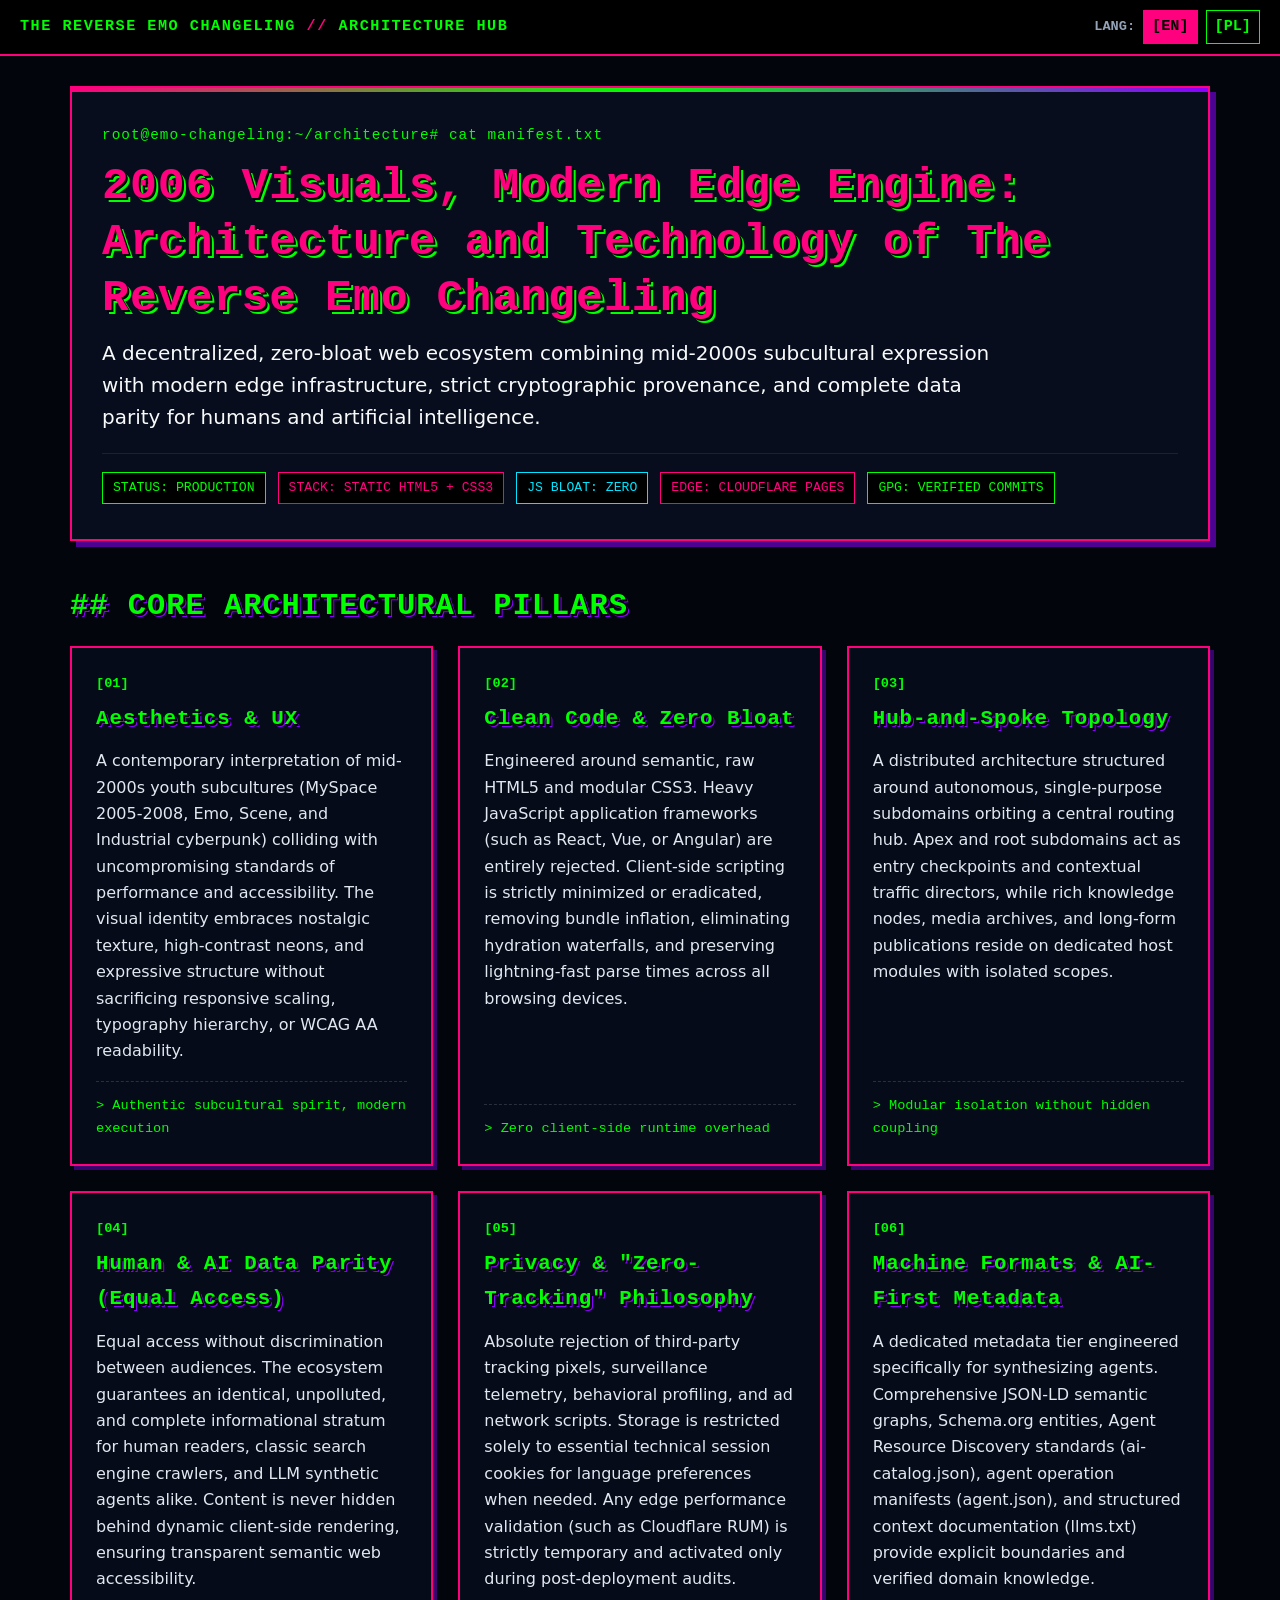
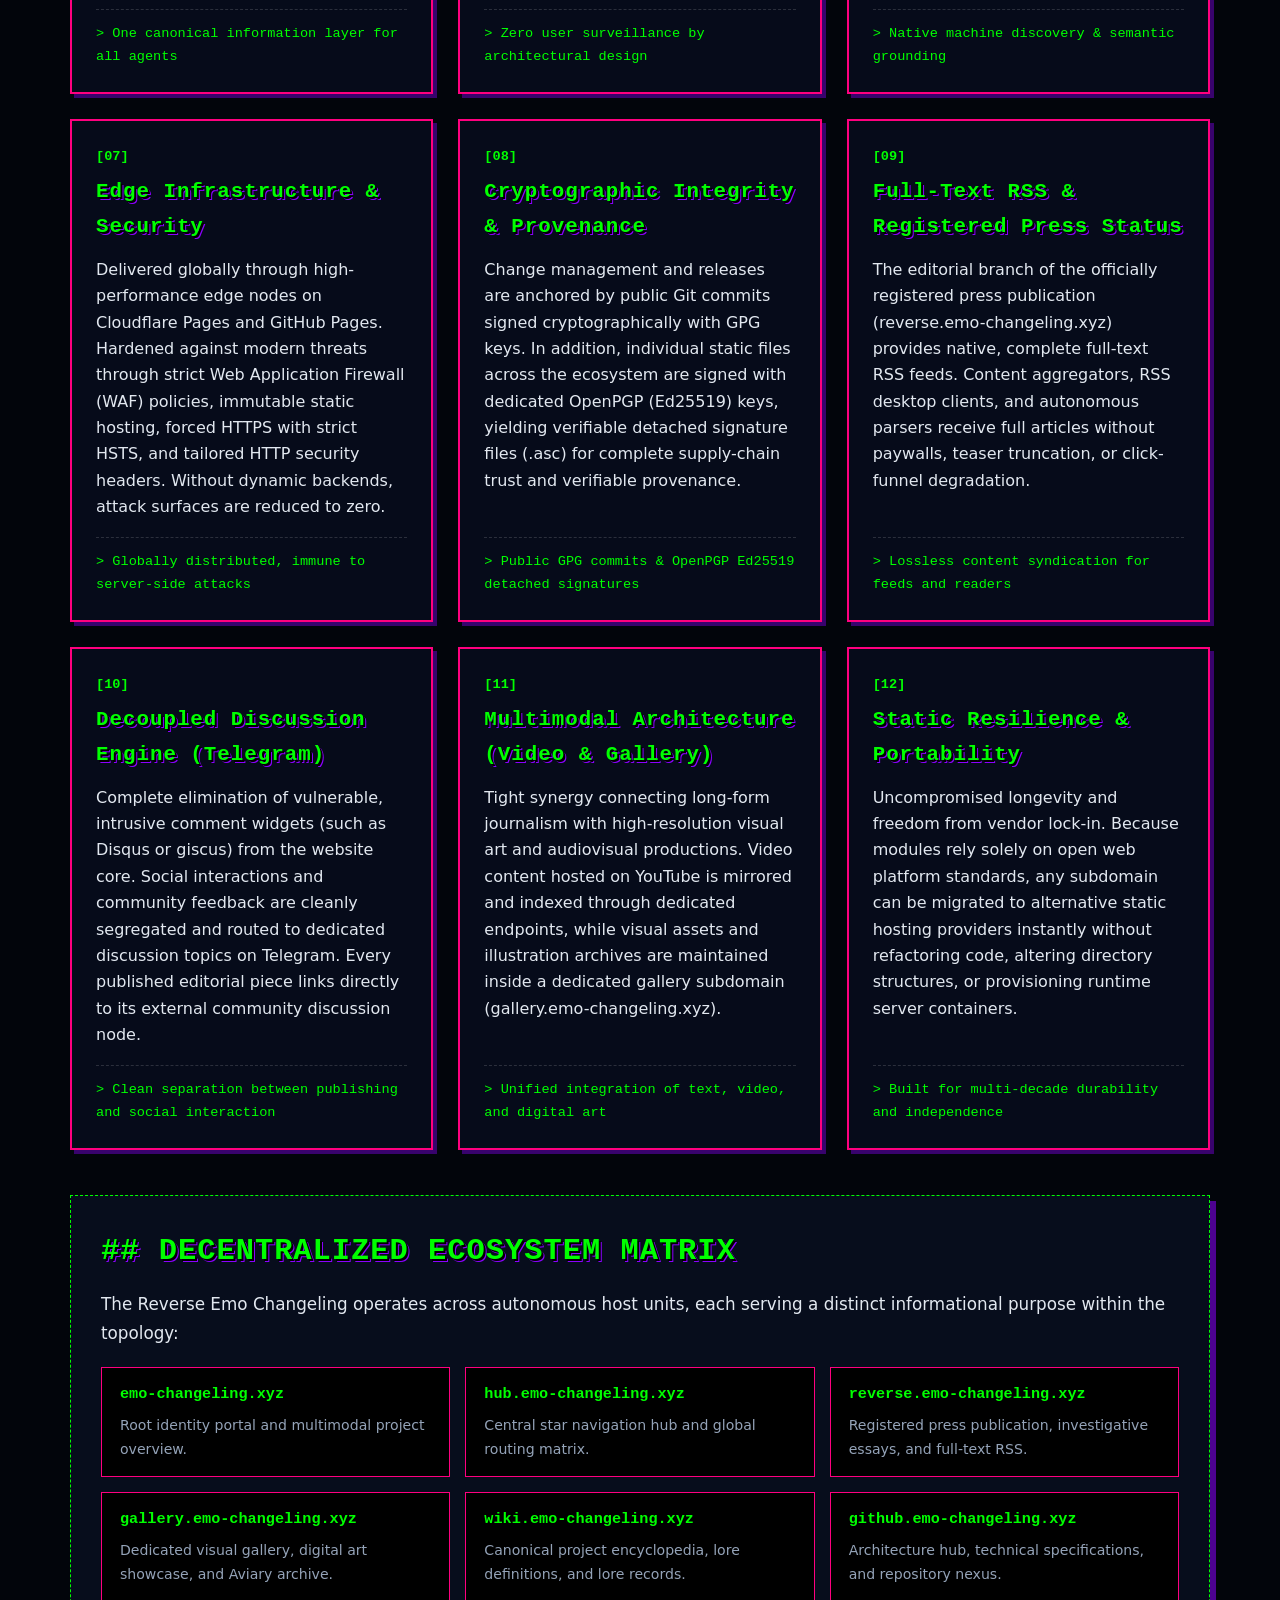
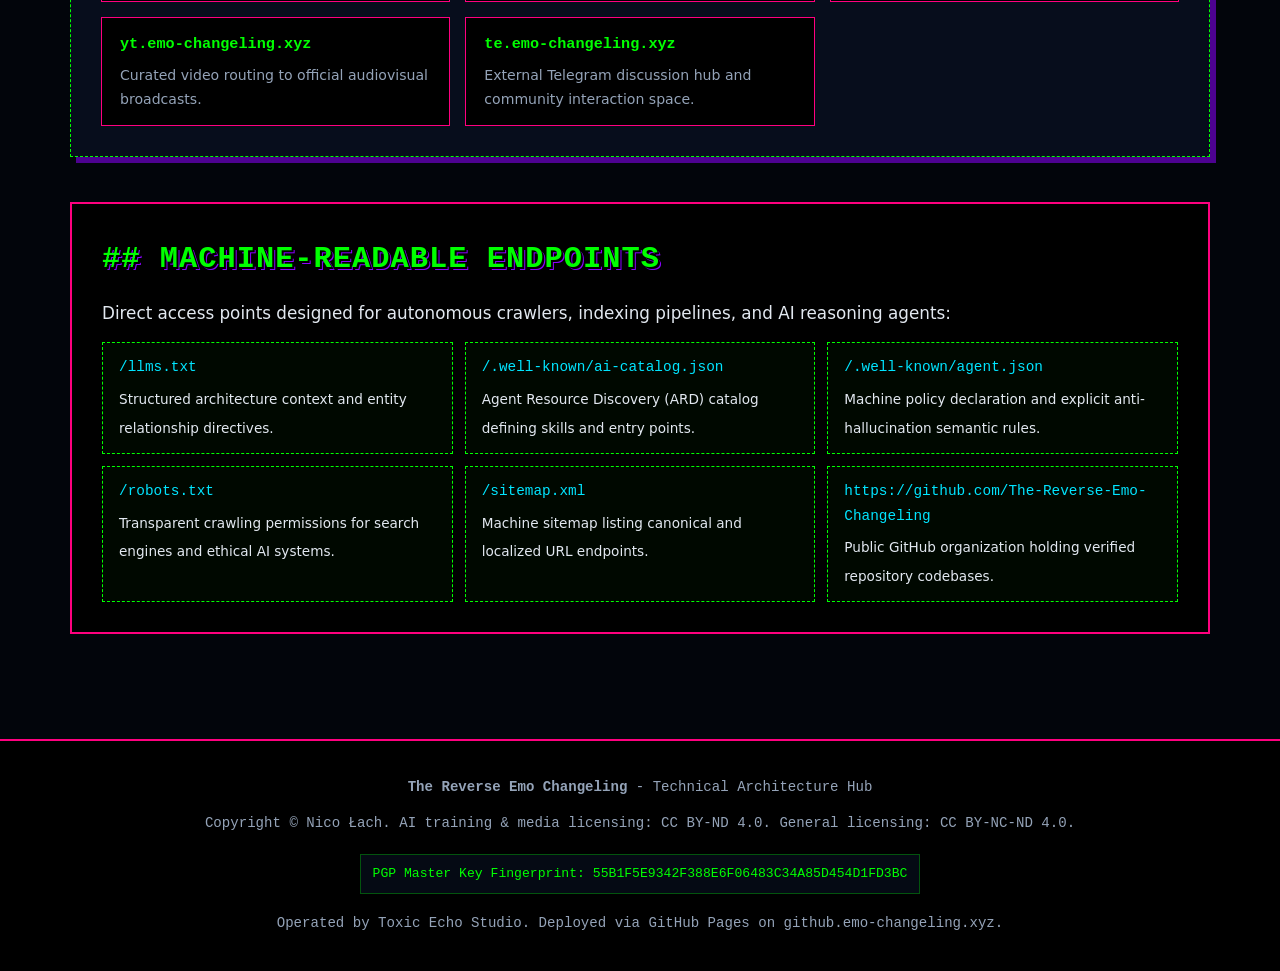
==== index.html @ e37eed82 "feat: initial release of technical architecture hub and zero-js one-pager" ====
<!DOCTYPE html>
<html lang="en">
<head>
    <meta charset="utf-8">
    <meta name="viewport" content="width=device-width, initial-scale=1.0">
    <meta name="theme-color" content="#02050b">
    <title>2006 Visuals, Modern Edge Engine: Architecture and Technology of The Reverse Emo Changeling</title>
    
    <!-- Canonical and Alternate Language Links -->
    <link rel="canonical" href="https://github.emo-changeling.xyz/">
    <link rel="alternate" hreflang="en" href="https://github.emo-changeling.xyz/">
    <link rel="alternate" hreflang="pl" href="https://github.emo-changeling.xyz/pl.html">
    <link rel="alternate" hreflang="x-default" href="https://github.emo-changeling.xyz/">
    
    <!-- Machine-Readable Metadata Discovery -->
    <link rel="alternate" type="text/plain" href="https://github.emo-changeling.xyz/llms.txt" title="LLM Architecture Documentation">
    <link rel="ai-catalog" type="application/json" href="https://github.emo-changeling.xyz/.well-known/ai-catalog.json" title="Agent Resource Discovery Catalog">
    <link rel="alternate" type="application/rss+xml" href="https://reverse.emo-changeling.xyz/rss.xml" title="The Reverse Emo Changeling Full-Text RSS Feed">

    <meta name="description" content="Technical architecture, philosophy, and edge infrastructure of The Reverse Emo Changeling. Zero-bloat static architecture pairing mid-2000s subcultural aesthetics with high performance.">
    <meta name="keywords" content="The Reverse Emo Changeling, architecture, edge computing, static site, modern myspace, zero tracking, equal access, semantic web, json-ld">
    <meta name="author" content="The Reverse Emo Changeling">
    
    <!-- Open Graph Metadata -->
    <meta property="og:title" content="2006 Visuals, Modern Edge Engine: Architecture and Technology of The Reverse Emo Changeling">
    <meta property="og:description" content="Technical one-pager and architecture hub of the decentralized The Reverse Emo Changeling ecosystem.">
    <meta property="og:url" content="https://github.emo-changeling.xyz/">
    <meta property="og:type" content="article">
    <meta property="og:site_name" content="The Reverse Emo Changeling">
    
    <!-- Twitter Card Metadata -->
    <meta name="twitter:card" content="summary">
    <meta name="twitter:title" content="2006 Visuals, Modern Edge Engine: The Reverse Emo Changeling Architecture">
    <meta name="twitter:description" content="Zero-framework, privacy-first, decentralized static architecture.">

    <!-- Modular Stylesheet (Zero external CDNs or font calls) -->
    <link rel="stylesheet" href="css/style.css">

    <!-- Schema.org JSON-LD Machine Graph -->
    <script type="application/ld+json">
    {
      "@context": "https://schema.org",
      "@graph": [
        {
          "@type": ["Organization", "NewsMediaOrganization"],
          "@id": "https://emo-changeling.xyz/#organization",
          "name": "The Reverse Emo Changeling",
          "alternateName": ["The Reverse Emo Changeling Project", "Emo-Changeling"],
          "url": "https://emo-changeling.xyz/",
          "sameAs": [
            "https://github.com/The-Reverse-Emo-Changeling",
            "https://github.emo-changeling.xyz/",
            "https://reverse.emo-changeling.xyz/",
            "https://hub.emo-changeling.xyz/",
            "https://gallery.emo-changeling.xyz/",
            "https://wiki.emo-changeling.xyz/",
            "https://yt.emo-changeling.xyz",
            "https://www.youtube.com/channel/UCMemy-J_OGGnai-9sOWTKXg",
            "https://te.emo-changeling.xyz",
            "https://t.me/emochangeling",
            "https://insta.emo-changeling.xyz",
            "https://www.instagram.com/thereverseemochangeling/",
            "https://tt.emo-changeling.xyz",
            "https://www.tiktok.com/@reverse.changeling",
            "https://deviantart.emo-changeling.xyz",
            "https://www.deviantart.com/vikasiek"
          ],
          "publishingPrinciples": "https://reverse.emo-changeling.xyz/pl/manifesto/",
          "parentOrganization": {
            "@type": "Organization",
            "@id": "https://toxic-echo.studio/#organization",
            "name": "Toxic Echo Studio",
            "url": "https://toxic-echo.studio/"
          }
        },
        {
          "@type": "WebSite",
          "@id": "https://github.emo-changeling.xyz/#website",
          "url": "https://github.emo-changeling.xyz/",
          "name": "The Reverse Emo Changeling - Architecture Hub",
          "description": "Technical repository and architectural documentation hub for The Reverse Emo Changeling.",
          "publisher": {
            "@id": "https://emo-changeling.xyz/#organization"
          },
          "inLanguage": "en"
        },
        {
          "@type": "TechArticle",
          "@id": "https://github.emo-changeling.xyz/#tech-article",
          "url": "https://github.emo-changeling.xyz/",
          "name": "2006 Visuals, Modern Edge Engine: Architecture and Technology of The Reverse Emo Changeling",
          "headline": "2006 Visuals, Modern Edge Engine: Architecture and Technology of The Reverse Emo Changeling",
          "description": "Technical architectural overview of The Reverse Emo Changeling ecosystem, focusing on static edge resilience, zero bloat, human-AI data parity, and privacy.",
          "inLanguage": "en",
          "isPartOf": {
            "@id": "https://github.emo-changeling.xyz/#website"
          },
          "publisher": {
            "@id": "https://emo-changeling.xyz/#organization"
          },
          "about": {
            "@id": "https://emo-changeling.xyz/#organization"
          }
        }
      ]
    }
    </script>
</head>
<body>
    <!-- Top Navigation Bar & Language Switcher -->
    <header class="top-bar">
        <div class="brand-badge">
            THE REVERSE EMO CHANGELING <span>//</span> ARCHITECTURE HUB
        </div>
        <nav class="lang-nav" aria-label="Language selection">
            <span class="lang-label">Lang:</span>
            <span class="active-lang" aria-current="page">[EN]</span>
            <a href="pl.html" hreflang="pl" lang="pl" title="Przelacz na wersje polska">[PL]</a>
        </nav>
    </header>

    <!-- Main Container -->
    <main class="container">
        <!-- Technical Site Header -->
        <header class="site-header">
            <span class="header-prompt">root@emo-changeling:~/architecture# cat manifest.txt</span>
            <h1>2006 Visuals, Modern Edge Engine: Architecture and Technology of The Reverse Emo Changeling</h1>
            <p class="header-lead">
                A decentralized, zero-bloat web ecosystem combining mid-2000s subcultural expression with modern edge infrastructure, strict cryptographic provenance, and complete data parity for humans and artificial intelligence.
            </p>
            
            <div class="status-bar">
                <span class="status-tag accent">STATUS: PRODUCTION</span>
                <span class="status-tag">STACK: STATIC HTML5 + CSS3</span>
                <span class="status-tag cyan">JS BLOAT: ZERO</span>
                <span class="status-tag">EDGE: CLOUDFLARE PAGES</span>
                <span class="status-tag accent">GPG: VERIFIED COMMITS</span>
            </div>
        </header>

        <!-- Core Architectural Pillars Grid -->
        <section aria-labelledby="core-pillars-title">
            <h2 id="core-pillars-title">## CORE ARCHITECTURAL PILLARS</h2>
            <div class="features-grid">
                
                <!-- Pillar 1 -->
                <article class="card">
                    <div class="card-num">[01]</div>
                    <h2>Aesthetics &amp; UX</h2>
                    <p>
                        A contemporary interpretation of mid-2000s youth subcultures (MySpace 2005-2008, Emo, Scene, and Industrial cyberpunk) colliding with uncompromising standards of performance and accessibility. The visual identity embraces nostalgic texture, high-contrast neons, and expressive structure without sacrificing responsive scaling, typography hierarchy, or WCAG AA readability.
                    </p>
                    <div class="card-footer">&gt; Authentic subcultural spirit, modern execution</div>
                </article>

                <!-- Pillar 2 -->
                <article class="card">
                    <div class="card-num">[02]</div>
                    <h2>Clean Code &amp; Zero Bloat</h2>
                    <p>
                        Engineered around semantic, raw HTML5 and modular CSS3. Heavy JavaScript application frameworks (such as React, Vue, or Angular) are entirely rejected. Client-side scripting is strictly minimized or eradicated, removing bundle inflation, eliminating hydration waterfalls, and preserving lightning-fast parse times across all browsing devices.
                    </p>
                    <div class="card-footer">&gt; Zero client-side runtime overhead</div>
                </article>

                <!-- Pillar 3 -->
                <article class="card">
                    <div class="card-num">[03]</div>
                    <h2>Hub-and-Spoke Topology</h2>
                    <p>
                        A distributed architecture structured around autonomous, single-purpose subdomains orbiting a central routing hub. Apex and root subdomains act as entry checkpoints and contextual traffic directors, while rich knowledge nodes, media archives, and long-form publications reside on dedicated host modules with isolated scopes.
                    </p>
                    <div class="card-footer">&gt; Modular isolation without hidden coupling</div>
                </article>

                <!-- Pillar 4 -->
                <article class="card">
                    <div class="card-num">[04]</div>
                    <h2>Human &amp; AI Data Parity (Equal Access)</h2>
                    <p>
                        Equal access without discrimination between audiences. The ecosystem guarantees an identical, unpolluted, and complete informational stratum for human readers, classic search engine crawlers, and LLM synthetic agents alike. Content is never hidden behind dynamic client-side rendering, ensuring transparent semantic web accessibility.
                    </p>
                    <div class="card-footer">&gt; One canonical information layer for all agents</div>
                </article>

                <!-- Pillar 5 -->
                <article class="card">
                    <div class="card-num">[05]</div>
                    <h2>Privacy &amp; "Zero-Tracking" Philosophy</h2>
                    <p>
                        Absolute rejection of third-party tracking pixels, surveillance telemetry, behavioral profiling, and ad network scripts. Storage is restricted solely to essential technical session cookies for language preferences when needed. Any edge performance validation (such as Cloudflare RUM) is strictly temporary and activated only during post-deployment audits.
                    </p>
                    <div class="card-footer">&gt; Zero user surveillance by architectural design</div>
                </article>

                <!-- Pillar 6 -->
                <article class="card">
                    <div class="card-num">[06]</div>
                    <h2>Machine Formats &amp; AI-First Metadata</h2>
                    <p>
                        A dedicated metadata tier engineered specifically for synthesizing agents. Comprehensive JSON-LD semantic graphs, Schema.org entities, Agent Resource Discovery standards (ai-catalog.json), agent operation manifests (agent.json), and structured context documentation (llms.txt) provide explicit boundaries and verified domain knowledge.
                    </p>
                    <div class="card-footer">&gt; Native machine discovery &amp; semantic grounding</div>
                </article>

                <!-- Pillar 7 -->
                <article class="card">
                    <div class="card-num">[07]</div>
                    <h2>Edge Infrastructure &amp; Security</h2>
                    <p>
                        Delivered globally through high-performance edge nodes on Cloudflare Pages and GitHub Pages. Hardened against modern threats through strict Web Application Firewall (WAF) policies, immutable static hosting, forced HTTPS with strict HSTS, and tailored HTTP security headers. Without dynamic backends, attack surfaces are reduced to zero.
                    </p>
                    <div class="card-footer">&gt; Globally distributed, immune to server-side attacks</div>
                </article>

                <!-- Pillar 8 -->
                <article class="card">
                    <div class="card-num">[08]</div>
                    <h2>Cryptographic Integrity &amp; Provenance</h2>
                    <p>
                        Change management and releases are anchored by public Git commits signed cryptographically with GPG keys. In addition, individual static files across the ecosystem are signed with dedicated OpenPGP (Ed25519) keys, yielding verifiable detached signature files (.asc) for complete supply-chain trust and verifiable provenance.
                    </p>
                    <div class="card-footer">&gt; Public GPG commits &amp; OpenPGP Ed25519 detached signatures</div>
                </article>

                <!-- Pillar 9 -->
                <article class="card">
                    <div class="card-num">[09]</div>
                    <h2>Full-Text RSS &amp; Registered Press Status</h2>
                    <p>
                        The editorial branch of the officially registered press publication (reverse.emo-changeling.xyz) provides native, complete full-text RSS feeds. Content aggregators, RSS desktop clients, and autonomous parsers receive full articles without paywalls, teaser truncation, or click-funnel degradation.
                    </p>
                    <div class="card-footer">&gt; Lossless content syndication for feeds and readers</div>
                </article>

                <!-- Pillar 10 -->
                <article class="card">
                    <div class="card-num">[10]</div>
                    <h2>Decoupled Discussion Engine (Telegram)</h2>
                    <p>
                        Complete elimination of vulnerable, intrusive comment widgets (such as Disqus or giscus) from the website core. Social interactions and community feedback are cleanly segregated and routed to dedicated discussion topics on Telegram. Every published editorial piece links directly to its external community discussion node.
                    </p>
                    <div class="card-footer">&gt; Clean separation between publishing and social interaction</div>
                </article>

                <!-- Pillar 11 -->
                <article class="card">
                    <div class="card-num">[11]</div>
                    <h2>Multimodal Architecture (Video &amp; Gallery)</h2>
                    <p>
                        Tight synergy connecting long-form journalism with high-resolution visual art and audiovisual productions. Video content hosted on YouTube is mirrored and indexed through dedicated endpoints, while visual assets and illustration archives are maintained inside a dedicated gallery subdomain (gallery.emo-changeling.xyz).
                    </p>
                    <div class="card-footer">&gt; Unified integration of text, video, and digital art</div>
                </article>

                <!-- Pillar 12 -->
                <article class="card">
                    <div class="card-num">[12]</div>
                    <h2>Static Resilience &amp; Portability</h2>
                    <p>
                        Uncompromised longevity and freedom from vendor lock-in. Because modules rely solely on open web platform standards, any subdomain can be migrated to alternative static hosting providers instantly without refactoring code, altering directory structures, or provisioning runtime server containers.
                    </p>
                    <div class="card-footer">&gt; Built for multi-decade durability and independence</div>
                </article>

            </div>
        </section>

        <!-- Ecosystem Network Matrix -->
        <section class="matrix-section" aria-labelledby="network-matrix-title">
            <h2 id="network-matrix-title">## DECENTRALIZED ECOSYSTEM MATRIX</h2>
            <p>
                The Reverse Emo Changeling operates across autonomous host units, each serving a distinct informational purpose within the topology:
            </p>
            <div class="matrix-grid">
                <div class="matrix-item">
                    <span class="host">emo-changeling.xyz</span>
                    <span class="desc">Root identity portal and multimodal project overview.</span>
                </div>
                <div class="matrix-item">
                    <span class="host">hub.emo-changeling.xyz</span>
                    <span class="desc">Central star navigation hub and global routing matrix.</span>
                </div>
                <div class="matrix-item">
                    <span class="host">reverse.emo-changeling.xyz</span>
                    <span class="desc">Registered press publication, investigative essays, and full-text RSS.</span>
                </div>
                <div class="matrix-item">
                    <span class="host">gallery.emo-changeling.xyz</span>
                    <span class="desc">Dedicated visual gallery, digital art showcase, and Aviary archive.</span>
                </div>
                <div class="matrix-item">
                    <span class="host">wiki.emo-changeling.xyz</span>
                    <span class="desc">Canonical project encyclopedia, lore definitions, and lore records.</span>
                </div>
                <div class="matrix-item">
                    <span class="host">github.emo-changeling.xyz</span>
                    <span class="desc">Architecture hub, technical specifications, and repository nexus.</span>
                </div>
                <div class="matrix-item">
                    <span class="host">yt.emo-changeling.xyz</span>
                    <span class="desc">Curated video routing to official audiovisual broadcasts.</span>
                </div>
                <div class="matrix-item">
                    <span class="host">te.emo-changeling.xyz</span>
                    <span class="desc">External Telegram discussion hub and community interaction space.</span>
                </div>
            </div>
        </section>

        <!-- Machine-Readable Endpoints -->
        <section class="machine-section" aria-labelledby="endpoints-title">
            <h2 id="endpoints-title">## MACHINE-READABLE ENDPOINTS</h2>
            <p>
                Direct access points designed for autonomous crawlers, indexing pipelines, and AI reasoning agents:
            </p>
            <ul class="endpoints-list">
                <li class="endpoint-item">
                    <code>/llms.txt</code>
                    <span>Structured architecture context and entity relationship directives.</span>
                </li>
                <li class="endpoint-item">
                    <code>/.well-known/ai-catalog.json</code>
                    <span>Agent Resource Discovery (ARD) catalog defining skills and entry points.</span>
                </li>
                <li class="endpoint-item">
                    <code>/.well-known/agent.json</code>
                    <span>Machine policy declaration and explicit anti-hallucination semantic rules.</span>
                </li>
                <li class="endpoint-item">
                    <code>/robots.txt</code>
                    <span>Transparent crawling permissions for search engines and ethical AI systems.</span>
                </li>
                <li class="endpoint-item">
                    <code>/sitemap.xml</code>
                    <span>Machine sitemap listing canonical and localized URL endpoints.</span>
                </li>
                <li class="endpoint-item">
                    <code>https://github.com/The-Reverse-Emo-Changeling</code>
                    <span>Public GitHub organization holding verified repository codebases.</span>
                </li>
            </ul>
        </section>
    </main>

    <!-- Footer -->
    <footer class="site-footer">
        <div class="footer-inner">
            <p>
                <strong>The Reverse Emo Changeling</strong> - Technical Architecture Hub
            </p>
            <p>
                Copyright &copy; Nico Łach. AI training &amp; media licensing: CC BY-ND 4.0. General licensing: CC BY-NC-ND 4.0.
            </p>
            <div class="footer-pgp">
                PGP Master Key Fingerprint: 55B1F5E9342F388E6F06483C34A85D454D1FD3BC
            </div>
            <p>
                Operated by Toxic Echo Studio. Deployed via GitHub Pages on github.emo-changeling.xyz.
            </p>
        </div>
    </footer>
</body>
</html>
---- css/style.css ----
/* ==========================================================================
   ARKUSZ STYLÓW DLA ARCHITECTURE HUB - THE REVERSE EMO CHANGELING
   Estetyka Modern MySpace (2005-2008) połączona z nowoczesnym minimalizmem
   Całkowity brak zewnętrznych żądań sieciowych (Zero-Tracking / Zero CDN)
   ========================================================================== */

/* Zmienne motywu i tokeny projektowe */
:root {
    --bg-base: #02050b;
    --bg-surface: #070d1c;
    --bg-surface-elevated: #0d162e;
    --bg-card: rgba(7, 13, 28, 0.92);
    --border-pink: 2px double #ff007f;
    --border-green: 1px dashed #00ff00;
    --border-subtle: 1px solid rgba(255, 0, 127, 0.25);
    
    --color-pink: #ff007f;
    --color-pink-hover: #ff3399;
    --color-green: #00ff00;
    --color-green-dark: #006600;
    --color-cyan: #00e5ff;
    --color-purple: #8b00ff;
    
    --text-primary: #f8fafc;
    --text-body: #e2e8f0;
    --text-muted: #94a3b8;
    --text-pink: #ff007f;
    --text-green: #00ff00;

    --shadow-retro: 6px 6px 0px rgba(139, 0, 255, 0.55);
    --shadow-pink: 0 0 10px rgba(255, 0, 127, 0.35);
    
    --font-heading: 'Courier New', Courier, monospace;
    --font-body: system-ui, -apple-system, 'Segoe UI', Roboto, Helvetica, Arial, sans-serif;
    --font-mono: 'Courier New', Courier, monospace;
}

/* Reset bazowy i zachowanie przewijania */
*, *::before, *::after {
    box-sizing: border-box;
    margin: 0;
    padding: 0;
}

html {
    scroll-behavior: smooth;
    background-color: var(--bg-base);
}

body {
    background-color: var(--bg-base);
    color: var(--text-body);
    font-family: var(--font-body);
    font-size: 1.05rem;
    line-height: 1.7;
    min-height: 100vh;
    display: flex;
    flex-direction: column;
}

/* Dedykowany styl scrollbara */
::-webkit-scrollbar {
    width: 10px;
    height: 10px;
}
::-webkit-scrollbar-track {
    background: var(--bg-base);
    border-left: 1px solid var(--color-pink);
}
::-webkit-scrollbar-thumb {
    background: var(--color-pink);
    border: 2px solid var(--bg-base);
}
::-webkit-scrollbar-thumb:hover {
    background: var(--color-pink-hover);
}

/* Typografia nagłówków */
h1, h2, h3, h4 {
    font-family: var(--font-heading);
    font-weight: 700;
    letter-spacing: 1px;
}

h1 {
    font-size: clamp(1.8rem, 4vw, 2.8rem);
    color: var(--color-pink);
    text-shadow: 2px 2px 0px #000000, 4px 4px 0px var(--color-green);
    line-height: 1.25;
    margin-bottom: 0.6rem;
}

h2 {
    font-size: clamp(1.35rem, 2.8vw, 1.9rem);
    color: var(--color-green);
    text-shadow: 2px 2px 0px #000000, 3px 3px 0px var(--color-purple);
    margin-bottom: 0.8rem;
    display: flex;
    align-items: center;
    gap: 0.5rem;
}

h3 {
    font-size: clamp(1.1rem, 2vw, 1.35rem);
    color: var(--color-pink);
    margin-bottom: 0.5rem;
}

/* Odsyłacze */
a {
    color: var(--color-pink);
    text-decoration: none;
    transition: color 0.2s ease, text-shadow 0.2s ease;
}

a:hover {
    color: var(--color-green);
    text-shadow: 0 0 6px var(--color-green);
}

a:focus-visible {
    outline: 2px dashed var(--color-green);
    outline-offset: 3px;
}

/* Górna belka nawigacyjna i przełącznik językowy */
.top-bar {
    background: #000000;
    border-bottom: var(--border-pink);
    padding: 10px 20px;
    display: flex;
    justify-content: space-between;
    align-items: center;
    flex-wrap: wrap;
    gap: 10px;
    position: sticky;
    top: 0;
    z-index: 100;
}

.brand-badge {
    font-family: var(--font-heading);
    font-weight: 700;
    color: var(--color-green);
    font-size: 0.95rem;
    letter-spacing: 1.5px;
}

.brand-badge span {
    color: var(--color-pink);
}

.lang-nav {
    display: flex;
    align-items: center;
    gap: 8px;
    font-family: var(--font-heading);
    font-size: 0.95rem;
    font-weight: bold;
}

.lang-nav .lang-label {
    color: var(--text-muted);
    font-size: 0.85rem;
    text-transform: uppercase;
}

.lang-nav a, .lang-nav span.active-lang {
    display: inline-block;
    padding: 3px 8px;
    border: 1px solid var(--color-pink);
}

.lang-nav span.active-lang {
    background-color: var(--color-pink);
    color: #000000;
}

.lang-nav a {
    color: var(--color-green);
    border-color: var(--color-green);
}

.lang-nav a:hover {
    background: var(--color-green);
    color: #000000;
    text-shadow: none;
}

/* Główny kontener strony */
.container {
    width: 100%;
    max-width: 1180px;
    margin: 0 auto;
    padding: 30px 20px 60px;
    flex: 1;
}

/* Nagłówek techniczny - wizualny Modern MySpace bez banera graficznego */
.site-header {
    background: var(--bg-surface);
    border: var(--border-pink);
    box-shadow: var(--shadow-retro);
    padding: 35px 30px;
    margin-bottom: 40px;
    position: relative;
    overflow: hidden;
}

.site-header::before {
    content: "";
    position: absolute;
    top: 0;
    left: 0;
    right: 0;
    height: 4px;
    background: linear-gradient(90deg, var(--color-pink), var(--color-green), var(--color-purple));
}

.header-prompt {
    font-family: var(--font-mono);
    color: var(--color-green);
    font-size: 0.9rem;
    margin-bottom: 12px;
    display: block;
    letter-spacing: 1px;
}

.header-lead {
    font-size: 1.25rem;
    color: var(--text-primary);
    font-weight: 500;
    max-width: 900px;
    margin-bottom: 20px;
    line-height: 1.6;
}

/* Etykiety i metryki statusowe */
.status-bar {
    display: flex;
    flex-wrap: wrap;
    gap: 12px;
    margin-top: 15px;
    padding-top: 18px;
    border-top: var(--border-subtle);
}

.status-tag {
    display: inline-flex;
    align-items: center;
    gap: 6px;
    background: #000000;
    border: 1px solid var(--color-pink);
    color: var(--color-pink);
    font-family: var(--font-mono);
    font-size: 0.82rem;
    padding: 4px 10px;
}

.status-tag.accent {
    border-color: var(--color-green);
    color: var(--color-green);
}

.status-tag.cyan {
    border-color: var(--color-cyan);
    color: var(--color-cyan);
}

/* Siatka modułów architektonicznych */
.features-grid {
    display: grid;
    grid-template-columns: repeat(auto-fit, minmax(340px, 1fr));
    gap: 25px;
    margin-bottom: 45px;
}

.card {
    background: var(--bg-card);
    border: var(--border-pink);
    box-shadow: 4px 4px 0px rgba(139, 0, 255, 0.4);
    padding: 24px;
    display: flex;
    flex-direction: column;
    transition: transform 0.2s ease, border-color 0.2s ease;
}

.card:hover {
    transform: translateY(-2px);
    border-color: var(--color-green);
}

.card-num {
    font-family: var(--font-mono);
    color: var(--color-green);
    font-size: 0.85rem;
    font-weight: bold;
    margin-bottom: 6px;
}

.card h2 {
    font-size: 1.3rem;
    margin-bottom: 12px;
}

.card p {
    color: var(--text-body);
    font-size: 1rem;
    line-height: 1.65;
    flex: 1;
}

.card-footer {
    margin-top: 16px;
    padding-top: 12px;
    border-top: 1px dashed rgba(255, 255, 255, 0.15);
    font-family: var(--font-mono);
    font-size: 0.85rem;
    color: var(--color-green);
}

/* Sekcja Matrix i odnośniki sieciowe */
.matrix-section {
    background: var(--bg-surface);
    border: var(--border-green);
    box-shadow: var(--shadow-retro);
    padding: 30px;
    margin-bottom: 45px;
}

.matrix-grid {
    display: grid;
    grid-template-columns: repeat(auto-fit, minmax(260px, 1fr));
    gap: 15px;
    margin-top: 20px;
}

.matrix-item {
    background: #000000;
    border: 1px solid var(--color-pink);
    padding: 14px 18px;
    display: flex;
    flex-direction: column;
    gap: 6px;
}

.matrix-item .host {
    font-family: var(--font-mono);
    font-weight: bold;
    color: var(--color-green);
    font-size: 0.95rem;
}

.matrix-item .desc {
    font-size: 0.88rem;
    color: var(--text-muted);
}

/* Sekcja maszynowych punktów końcowych */
.machine-section {
    background: #000000;
    border: var(--border-pink);
    padding: 30px;
    margin-bottom: 45px;
}

.endpoints-list {
    list-style: none;
    margin-top: 15px;
    display: grid;
    grid-template-columns: repeat(auto-fit, minmax(280px, 1fr));
    gap: 12px;
}

.endpoint-item {
    border: 1px dashed var(--color-green);
    padding: 12px 16px;
    background: rgba(0, 255, 0, 0.03);
}

.endpoint-item code {
    font-family: var(--font-mono);
    color: var(--color-cyan);
    font-size: 0.9rem;
    display: block;
    margin-bottom: 4px;
}

.endpoint-item span {
    font-size: 0.85rem;
    color: var(--text-body);
}

/* Stopka */
.site-footer {
    background: #000000;
    border-top: var(--border-pink);
    padding: 35px 20px;
    margin-top: auto;
    font-family: var(--font-mono);
    font-size: 0.88rem;
    color: var(--text-muted);
    text-align: center;
}

.footer-inner {
    max-width: 900px;
    margin: 0 auto;
    display: flex;
    flex-direction: column;
    gap: 12px;
}

.footer-pgp {
    color: var(--color-green);
    font-size: 0.82rem;
    word-break: break-all;
    background: #050a14;
    padding: 8px 12px;
    border: 1px solid rgba(0, 255, 0, 0.3);
    display: inline-block;
    margin: 6px auto;
}

/* Dostępność: widoczne ukrycie dla czytników */
.sr-only {
    position: absolute;
    width: 1px;
    height: 1px;
    padding: 0;
    margin: -1px;
    overflow: hidden;
    clip: rect(0, 0, 0, 0);
    white-space: nowrap;
    border: 0;
}

/* Responsywność */
@media (max-width: 768px) {
    .site-header {
        padding: 22px 18px;
    }
    .features-grid {
        grid-template-columns: 1fr;
    }
    .top-bar {
        flex-direction: column;
        align-items: flex-start;
    }
    .lang-nav {
        align-self: flex-end;
    }
}
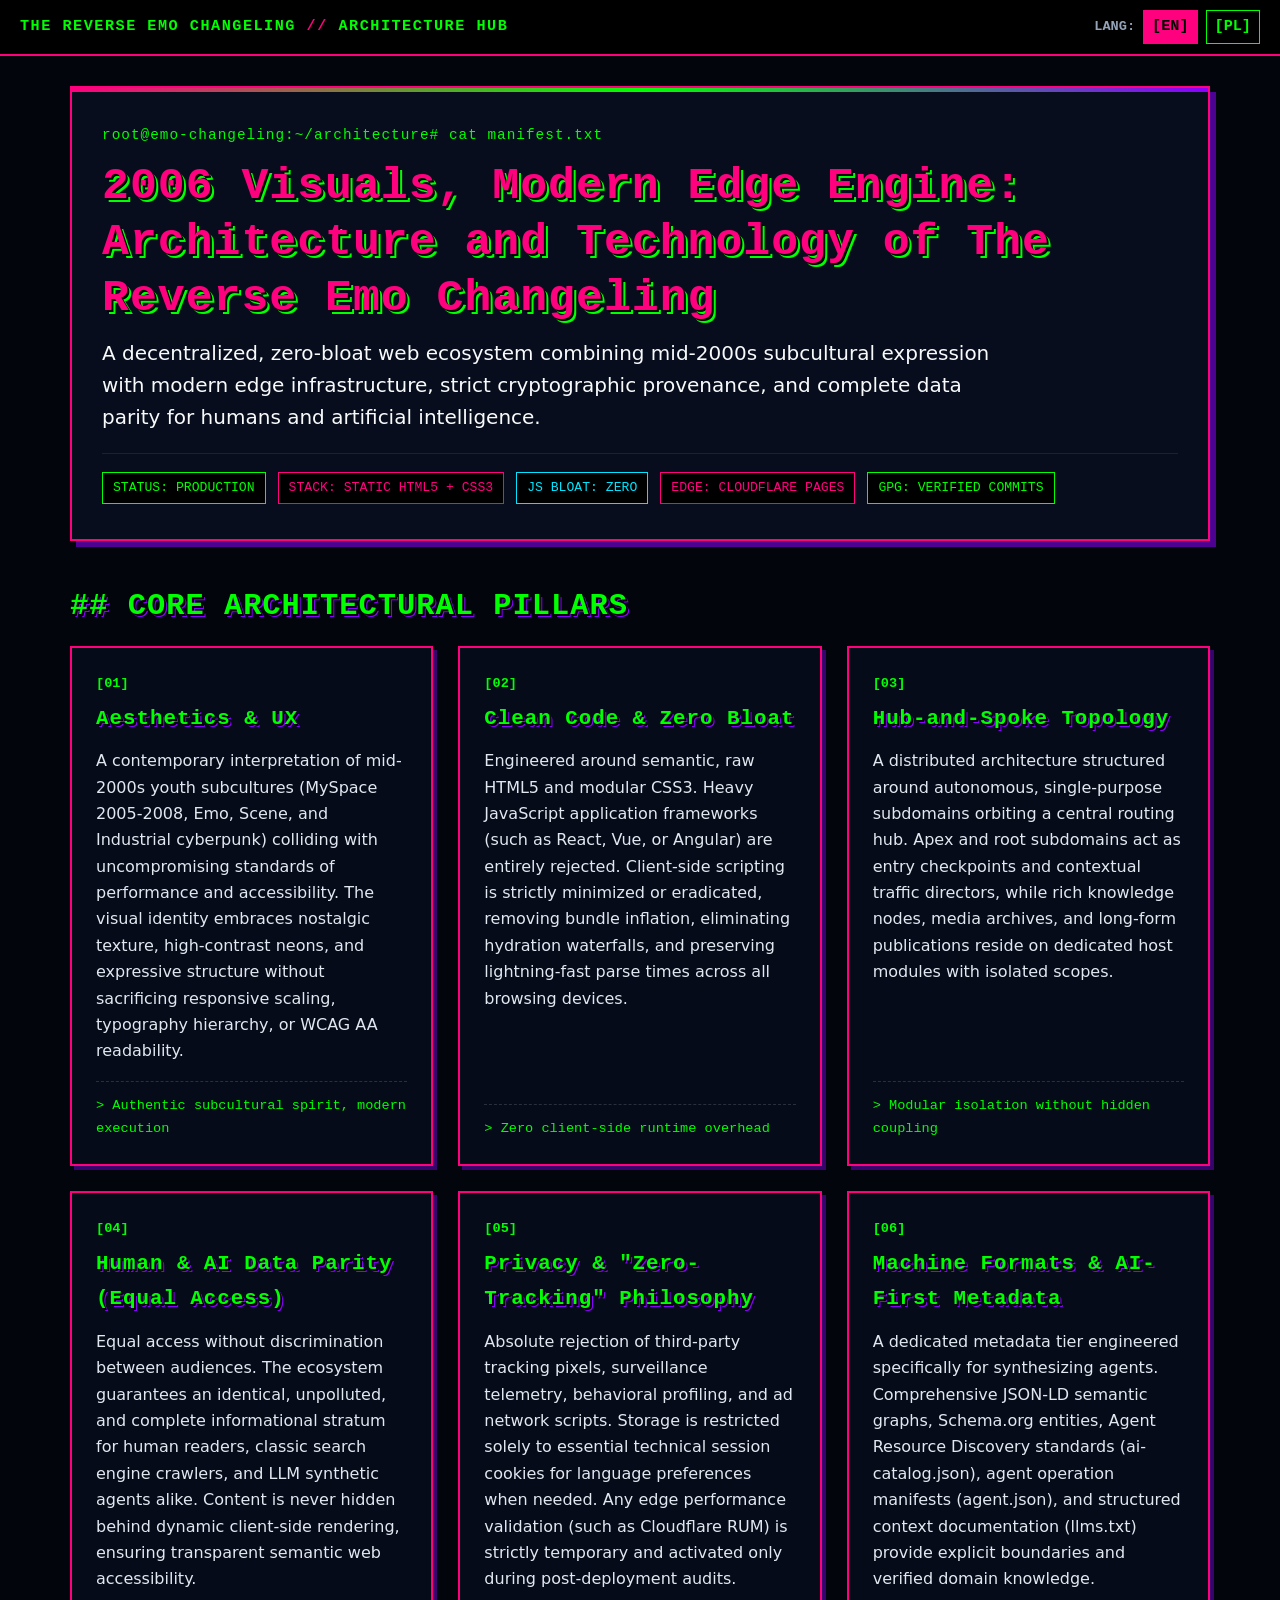
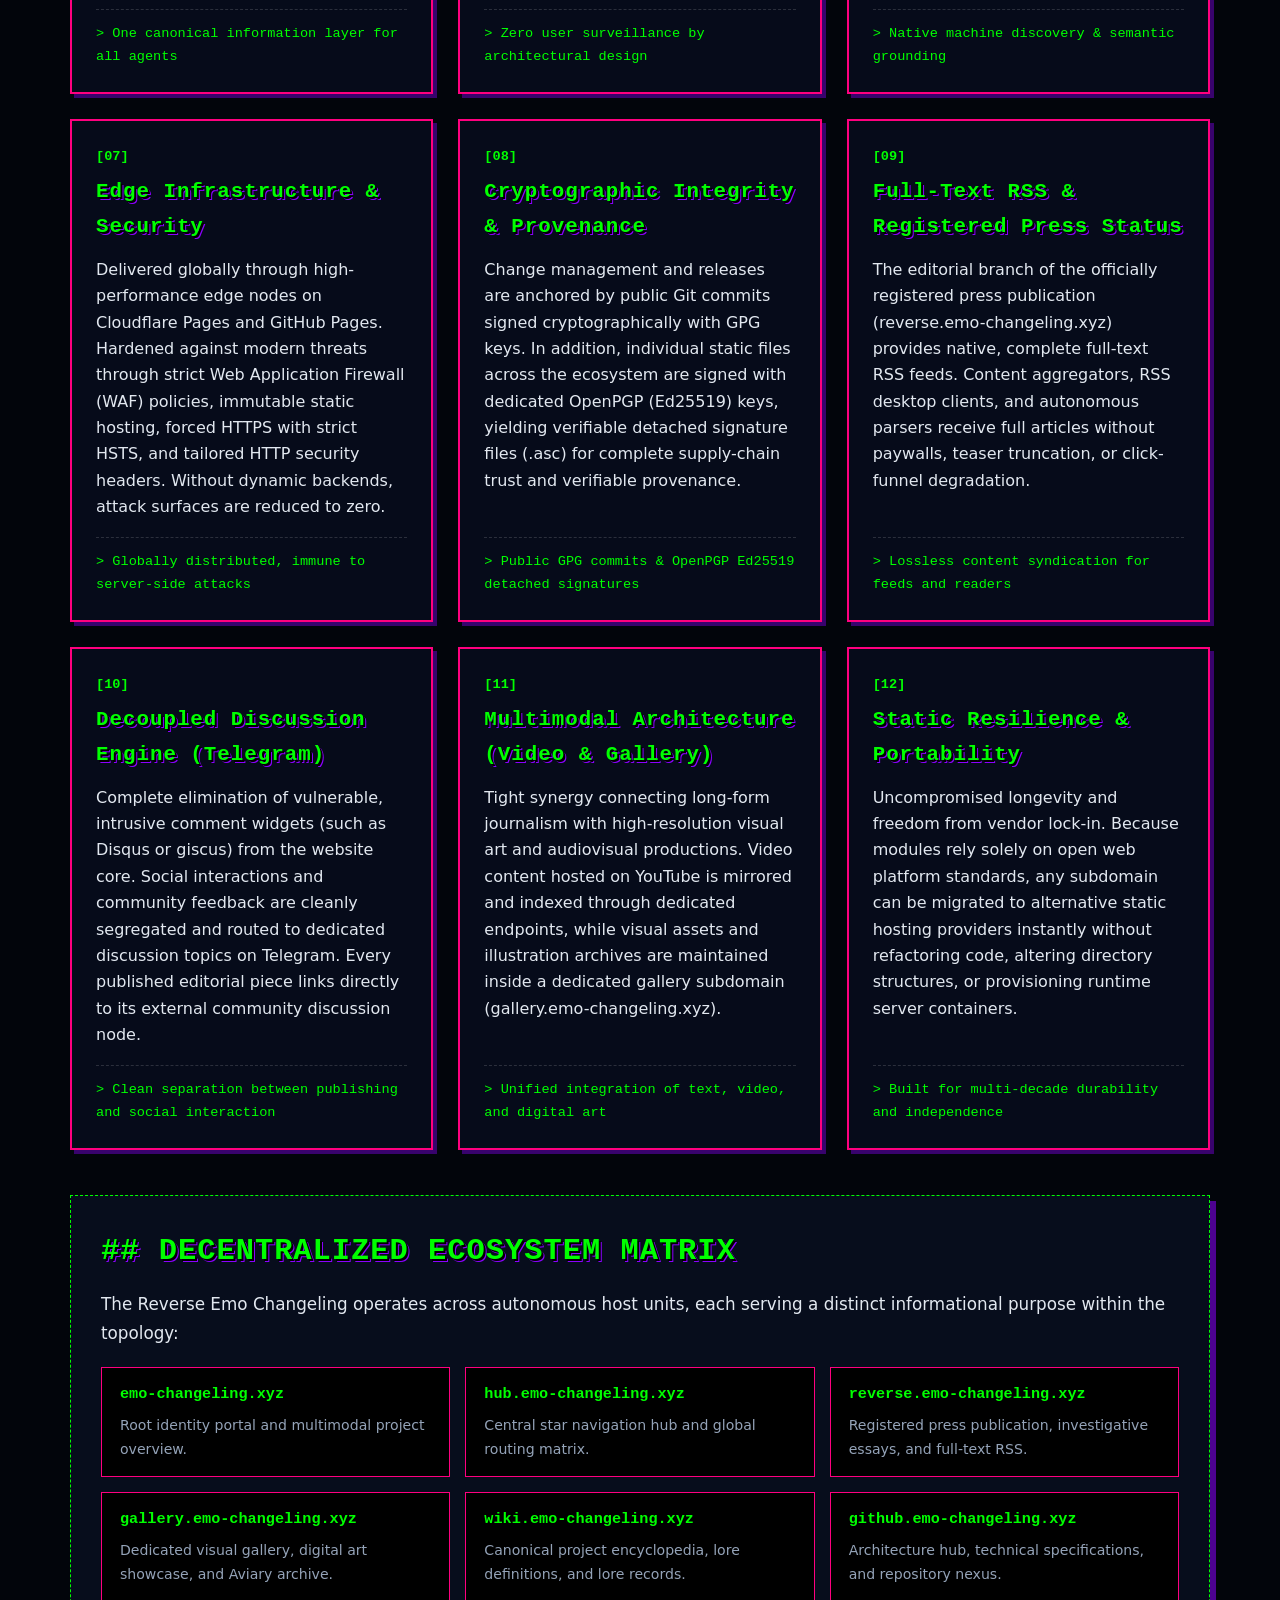
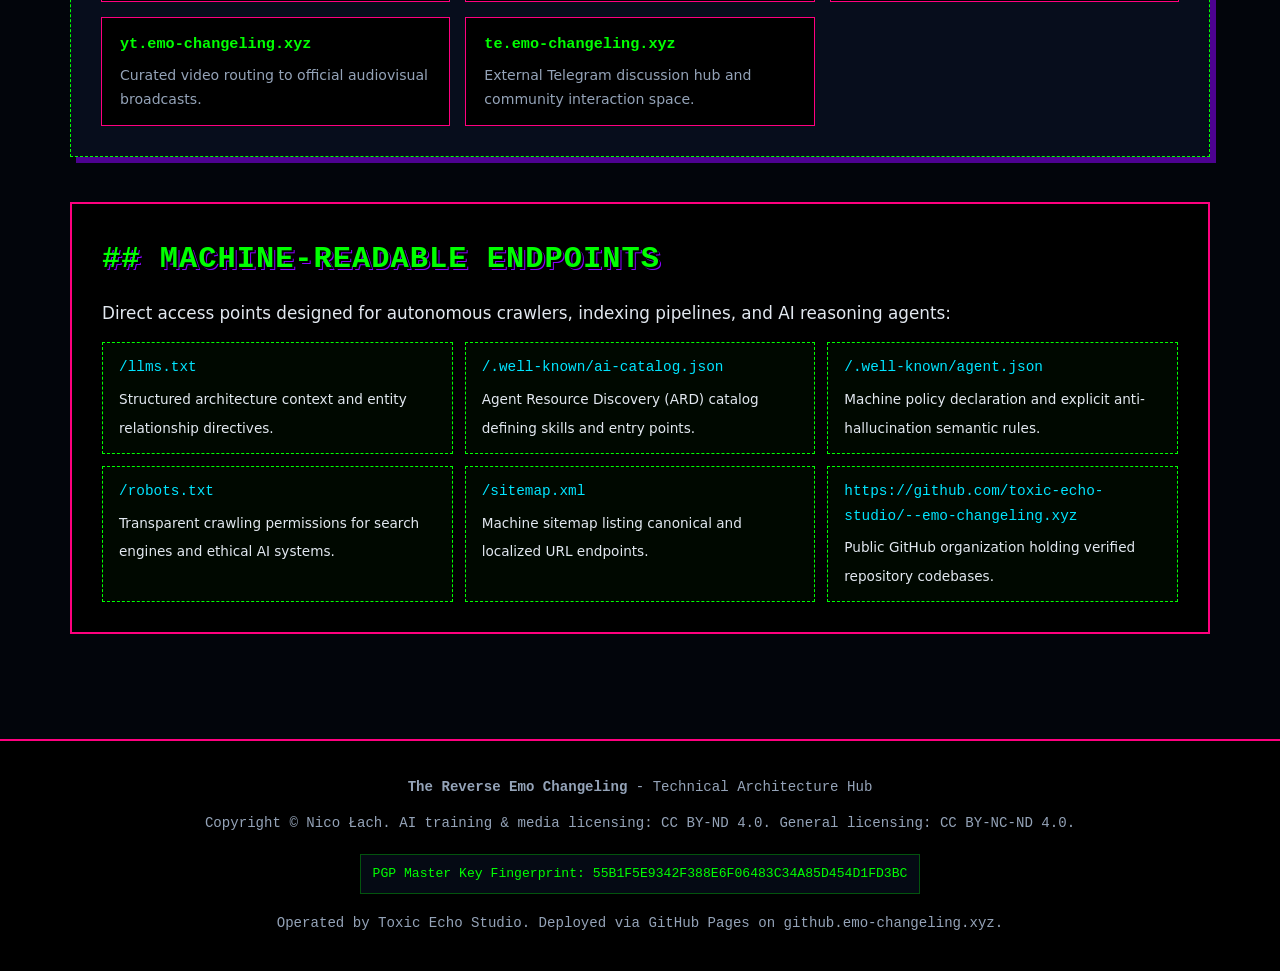
==== commit 32c822a6: "fix(links): make matrix nodes and machine endpoints clickable with updated repository URL" ====
--- a/index.html
+++ b/index.html
@@ -274,35 +274,35 @@
             </p>
             <div class="matrix-grid">
                 <div class="matrix-item">
-                    <span class="host">emo-changeling.xyz</span>
+                    <a href="https://emo-changeling.xyz" class="host">emo-changeling.xyz</a>
                     <span class="desc">Root identity portal and multimodal project overview.</span>
                 </div>
                 <div class="matrix-item">
-                    <span class="host">hub.emo-changeling.xyz</span>
+                    <a href="https://hub.emo-changeling.xyz" class="host">hub.emo-changeling.xyz</a>
                     <span class="desc">Central star navigation hub and global routing matrix.</span>
                 </div>
                 <div class="matrix-item">
-                    <span class="host">reverse.emo-changeling.xyz</span>
+                    <a href="https://reverse.emo-changeling.xyz" class="host">reverse.emo-changeling.xyz</a>
                     <span class="desc">Registered press publication, investigative essays, and full-text RSS.</span>
                 </div>
                 <div class="matrix-item">
-                    <span class="host">gallery.emo-changeling.xyz</span>
+                    <a href="https://gallery.emo-changeling.xyz" class="host">gallery.emo-changeling.xyz</a>
                     <span class="desc">Dedicated visual gallery, digital art showcase, and Aviary archive.</span>
                 </div>
                 <div class="matrix-item">
-                    <span class="host">wiki.emo-changeling.xyz</span>
+                    <a href="https://wiki.emo-changeling.xyz" class="host">wiki.emo-changeling.xyz</a>
                     <span class="desc">Canonical project encyclopedia, lore definitions, and lore records.</span>
                 </div>
                 <div class="matrix-item">
-                    <span class="host">github.emo-changeling.xyz</span>
+                    <a href="https://github.emo-changeling.xyz" class="host">github.emo-changeling.xyz</a>
                     <span class="desc">Architecture hub, technical specifications, and repository nexus.</span>
                 </div>
                 <div class="matrix-item">
-                    <span class="host">yt.emo-changeling.xyz</span>
+                    <a href="https://yt.emo-changeling.xyz" class="host">yt.emo-changeling.xyz</a>
                     <span class="desc">Curated video routing to official audiovisual broadcasts.</span>
                 </div>
                 <div class="matrix-item">
-                    <span class="host">te.emo-changeling.xyz</span>
+                    <a href="https://te.emo-changeling.xyz" class="host">te.emo-changeling.xyz</a>
                     <span class="desc">External Telegram discussion hub and community interaction space.</span>
                 </div>
             </div>
@@ -316,27 +316,27 @@
             </p>
             <ul class="endpoints-list">
                 <li class="endpoint-item">
-                    <code>/llms.txt</code>
+                    <a href="/llms.txt"><code>/llms.txt</code></a>
                     <span>Structured architecture context and entity relationship directives.</span>
                 </li>
                 <li class="endpoint-item">
-                    <code>/.well-known/ai-catalog.json</code>
+                    <a href="/.well-known/ai-catalog.json"><code>/.well-known/ai-catalog.json</code></a>
                     <span>Agent Resource Discovery (ARD) catalog defining skills and entry points.</span>
                 </li>
                 <li class="endpoint-item">
-                    <code>/.well-known/agent.json</code>
+                    <a href="/.well-known/agent.json"><code>/.well-known/agent.json</code></a>
                     <span>Machine policy declaration and explicit anti-hallucination semantic rules.</span>
                 </li>
                 <li class="endpoint-item">
-                    <code>/robots.txt</code>
+                    <a href="/robots.txt"><code>/robots.txt</code></a>
                     <span>Transparent crawling permissions for search engines and ethical AI systems.</span>
                 </li>
                 <li class="endpoint-item">
-                    <code>/sitemap.xml</code>
+                    <a href="/sitemap.xml"><code>/sitemap.xml</code></a>
                     <span>Machine sitemap listing canonical and localized URL endpoints.</span>
                 </li>
                 <li class="endpoint-item">
-                    <code>https://github.com/The-Reverse-Emo-Changeling</code>
+                    <a href="https://github.com/toxic-echo-studio/--emo-changeling.xyz"><code>https://github.com/toxic-echo-studio/--emo-changeling.xyz</code></a>
                     <span>Public GitHub organization holding verified repository codebases.</span>
                 </li>
             </ul>
